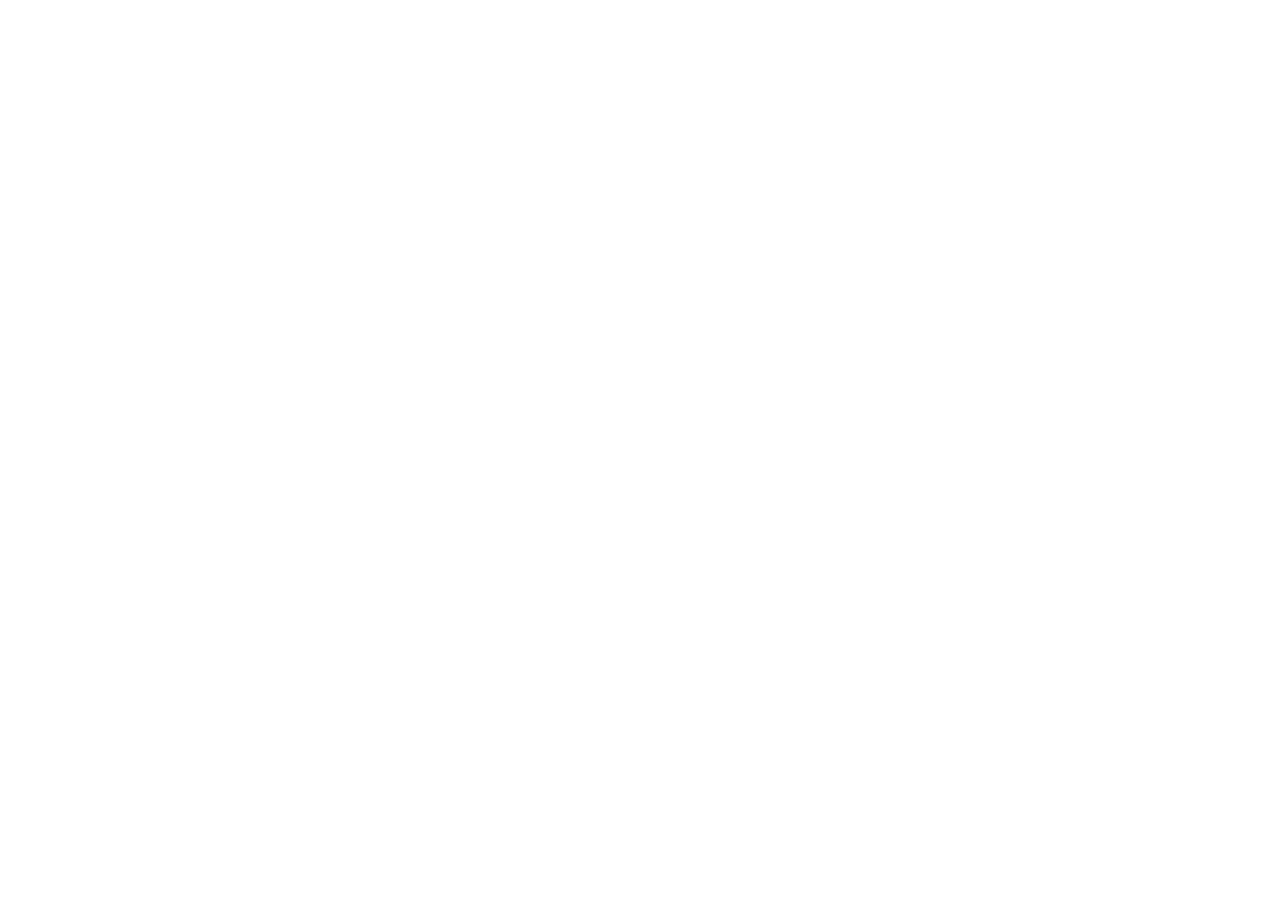
==== index.html @ 17f4b1c8 "estructura principal" ====
<!DOCTYPE html>
<html lang="es">
<head>
    <meta charset="UTF-8">
    <meta name="viewport" content="width=device-width, initial-scale=1.0">
    <title>Formulario de Registro</title>
    <link rel="stylesheet" href="style.css">
</head>
<body>
    
    <script src="script.js"></script>
</body>
</html>
---- style.css ----
*{
    box-sizing: border-box;
    padding: 0;
    margin: 0;
}
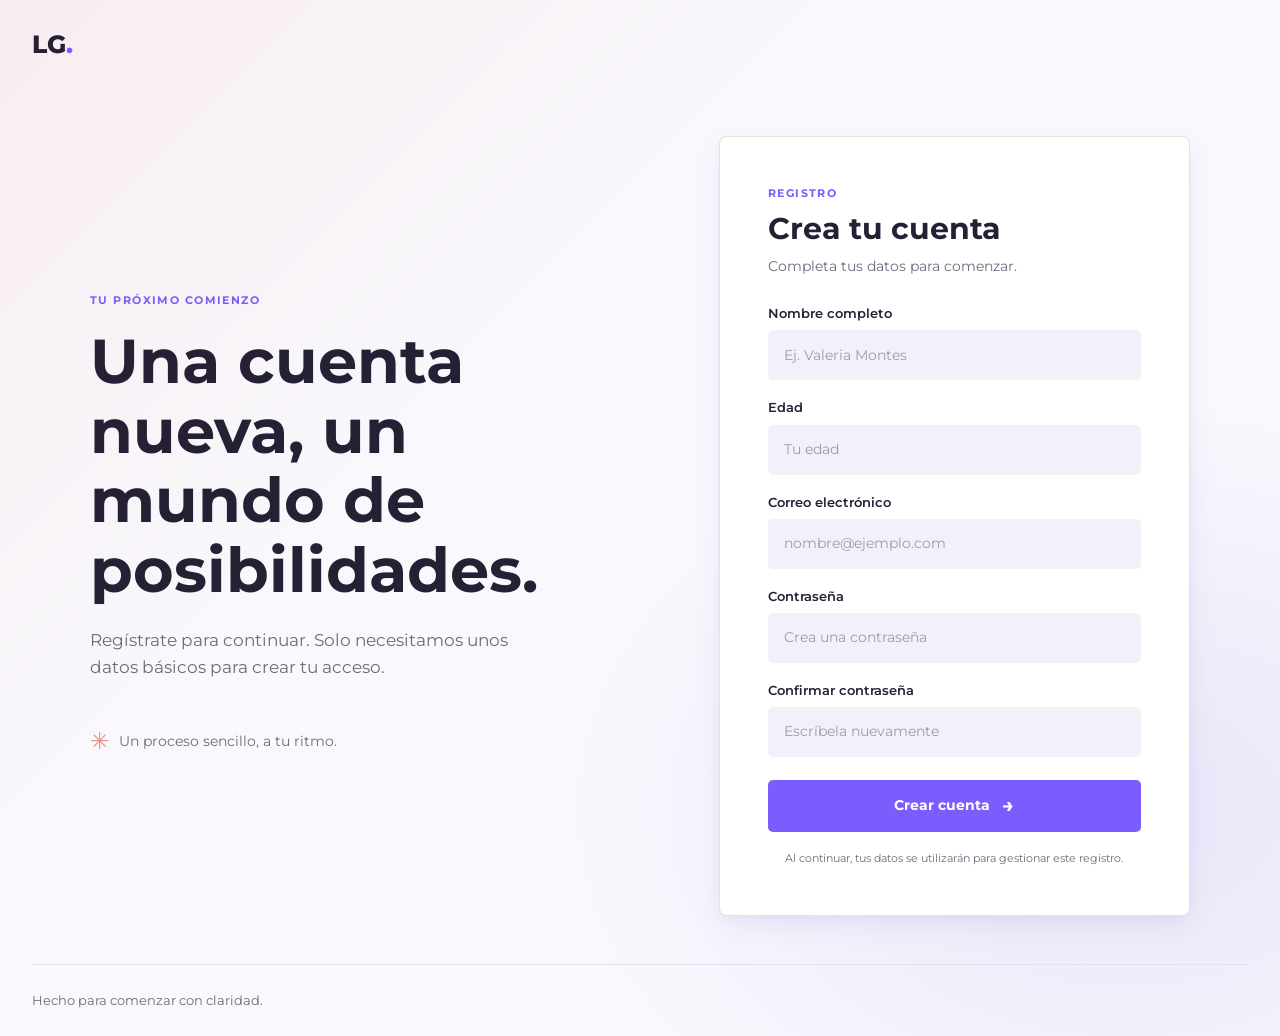
==== commit 2854f27f: "Add files via upload" ====
--- a/index.html
+++ b/index.html
@@ -1,13 +1,66 @@
-<!DOCTYPE html>
-<html lang="es">
-<head>
-    <meta charset="UTF-8">
-    <meta name="viewport" content="width=device-width, initial-scale=1.0">
-    <title>Formulario de Registro</title>
-    <link rel="stylesheet" href="style.css">
-</head>
-<body>
-    
-    <script src="script.js"></script>
-</body>
+<!DOCTYPE html>
+<html lang="es">
+<head>
+    <meta charset="UTF-8">
+    <meta name="viewport" content="width=device-width, initial-scale=1.0">
+    <meta name="description" content="Crea tu cuenta completando el formulario de registro.">
+    <title>Crear cuenta | LG</title>
+    <link rel="preconnect" href="https://fonts.googleapis.com">
+    <link rel="preconnect" href="https://fonts.gstatic.com" crossorigin>
+    <link href="https://fonts.googleapis.com/css2?family=Montserrat:wght@400;500;600;700&display=swap" rel="stylesheet">
+    <link rel="stylesheet" href="style.css">
+</head>
+<body id="pagina-registro">
+    <header id="cabecera">
+        <a id="marca" href="index.html" aria-label="LG, página de registro">LG<span>.</span></a>
+    </header>
+
+    <main id="contenido-principal">
+        <section id="introduccion" aria-labelledby="titulo-introduccion">
+            <p id="etiqueta-introduccion">TU PRÓXIMO COMIENZO</p>
+            <h1 id="titulo-introduccion">Una cuenta nueva, un mundo de posibilidades.</h1>
+            <p id="texto-introduccion">Regístrate para continuar. Solo necesitamos unos datos básicos para crear tu acceso.</p>
+            <p id="nota-introduccion"><span aria-hidden="true">✳</span> Un proceso sencillo, a tu ritmo.</p>
+        </section>
+
+        <section id="seccion-formulario" aria-labelledby="titulo-formulario">
+            <div id="encabezado-formulario">
+                <p id="sobrelinea-formulario">REGISTRO</p>
+                <h2 id="titulo-formulario">Crea tu cuenta</h2>
+                <p id="ayuda-formulario">Completa tus datos para comenzar.</p>
+            </div>
+
+            <form id="formulario-registro" onsubmit="registrarUsuario(event)">
+                <div class="campo-formulario">
+                    <label for="name">Nombre completo</label>
+                    <input type="text" id="name" name="name" placeholder="Ej. Valeria Montes" autocomplete="name" required>
+                </div>
+                <div class="campo-formulario">
+                    <label for="edad">Edad</label>
+                    <input type="number" id="edad" name="edad" placeholder="Tu edad" min="1" max="120" inputmode="numeric" required>
+                </div>
+                <div class="campo-formulario">
+                    <label for="email">Correo electrónico</label>
+                    <input type="email" id="email" name="email" placeholder="nombre@ejemplo.com" autocomplete="email" required>
+                </div>
+                <div class="campo-formulario">
+                    <label for="password">Contraseña</label>
+                    <input type="password" id="password" name="password" placeholder="Crea una contraseña" autocomplete="new-password" required>
+                </div>
+                <div class="campo-formulario">
+                    <label for="confirm-password">Confirmar contraseña</label>
+                    <input type="password" id="confirm-password" name="confirm-password" placeholder="Escríbela nuevamente" autocomplete="new-password" required>
+                </div>
+                <button id="boton-registro" type="submit" onclick="registrarUsuario(event)">Crear cuenta <span aria-hidden="true">→</span></button>
+            </form>
+            <p id="privacidad-formulario">Al continuar, tus datos se utilizarán para gestionar este registro.</p>
+        </section>
+    </main>
+
+    <footer id="pie-pagina">
+        <p>Hecho para comenzar con claridad.</p>
+    </footer>
+
+    <script src="script.js"></script>
+</body>
 </html>
--- a/style.css
+++ b/style.css
@@ -1,5 +1,380 @@
-*{
-    box-sizing: border-box;
-    padding: 0;
-    margin: 0;
+:root {
+    color-scheme: light;
+    --fondo: #f9f8fd;
+    --superficie: #ffffff;
+    --superficie-suave: #f3f0fa;
+    --texto: #252033;
+    --texto-secundario: #6e6a7c;
+    --primario: #7c5cfc;
+    --primario-oscuro: #6444dc;
+    --acento: #f08c7d;
+    --borde: #e5e0ef;
+    --sombra: 0 10px 30px -4px rgba(118, 92, 198, 0.12), 0 4px 12px -2px rgba(118, 92, 198, 0.05);
+    --fuente-titulos: "Montserrat", sans-serif;
+    --fuente-cuerpo: "Montserrat", sans-serif;
+}
+
+* {
+    box-sizing: border-box;
+}
+
+html {
+    min-width: 320px;
+    background: var(--fondo);
+}
+
+body {
+    min-height: 100vh;
+    margin: 0;
+    color: var(--texto);
+    background-color: var(--fondo);
+    background-image: linear-gradient(135deg, rgba(240, 140, 125, 0.10), transparent 38%),
+        radial-gradient(ellipse at 88% 78%, rgba(184, 167, 234, 0.24), transparent 36%);
+    font-family: var(--fuente-cuerpo);
+    font-size: 14px;
+    line-height: 1.55;
+}
+
+#cabecera,
+#pie-pagina {
+    display: flex;
+    align-items: center;
+    justify-content: space-between;
+    width: min(100% - 64px, 1240px);
+    margin-inline: auto;
+}
+
+#cabecera {
+    min-height: 88px;
+}
+
+#marca {
+    color: var(--texto);
+    font-family: var(--fuente-titulos);
+    font-size: 25px;
+    font-weight: 800;
+    text-decoration: none;
+}
+
+#marca span {
+    color: var(--primario);
+}
+
+#cabecera-mensaje,
+#pie-pagina p {
+    margin: 0;
+    color: var(--texto-secundario);
+    font-size: 13px;
+}
+
+#contenido-principal {
+    display: grid;
+    grid-template-columns: minmax(0, 0.95fr) minmax(390px, 0.85fr);
+    align-items: center;
+    gap: clamp(48px, 8vw, 120px);
+    width: min(100% - 64px, 1100px);
+    min-height: calc(100vh - 160px);
+    margin: 0 auto;
+    padding-block: 48px;
+}
+
+#introduccion {
+    max-width: 510px;
+    padding-block: 32px;
+    animation: aparecer 650ms ease-out both;
+}
+
+#etiqueta-introduccion,
+#sobrelinea-formulario,
+#etiqueta-exito {
+    margin: 0 0 18px;
+    color: var(--primario);
+    font-size: 11px;
+    font-weight: 700;
+    letter-spacing: 0.13em;
+}
+
+#titulo-introduccion,
+#titulo-formulario,
+#titulo-bienvenida {
+    margin: 0;
+    font-family: var(--fuente-titulos);
+    font-weight: 700;
+    letter-spacing: 0;
+}
+
+#titulo-introduccion {
+    max-width: 520px;
+    font-size: clamp(38px, 5vw, 62px);
+    line-height: 1.12;
+}
+
+#texto-introduccion {
+    max-width: 420px;
+    margin: 22px 0 0;
+    color: var(--texto-secundario);
+    font-size: 17px;
+}
+
+#nota-introduccion {
+    display: flex;
+    align-items: center;
+    gap: 10px;
+    margin: 44px 0 0;
+    color: var(--texto-secundario);
+    font-size: 14px;
+}
+
+#nota-introduccion span {
+    color: var(--acento);
+    font-size: 23px;
+}
+
+#seccion-formulario,
+#seccion-bienvenida {
+    background: var(--superficie);
+    border: 1px solid rgba(217, 222, 213, 0.8);
+    border-radius: 8px;
+    box-shadow: var(--sombra);
+}
+
+#seccion-formulario {
+    padding: clamp(28px, 4vw, 48px);
+    animation: aparecer 650ms 100ms ease-out both;
+}
+
+#sobrelinea-formulario {
+    margin-bottom: 8px;
+}
+
+#titulo-formulario {
+    font-size: 30px;
+    line-height: 1.25;
+}
+
+#ayuda-formulario {
+    margin: 8px 0 26px;
+    color: var(--texto-secundario);
+    font-size: 14px;
+}
+
+#formulario-registro {
+    display: grid;
+    gap: 17px;
+}
+
+.campo-formulario {
+    display: grid;
+    gap: 7px;
+}
+
+.campo-formulario label {
+    color: var(--texto);
+    font-size: 13px;
+    font-weight: 600;
+}
+
+.campo-formulario input {
+    width: 100%;
+    min-height: 50px;
+    padding: 0 15px;
+    border: 1px solid transparent;
+    border-radius: 5px;
+    outline: none;
+    background: var(--superficie-suave);
+    color: var(--texto);
+    font: inherit;
+    font-size: 14px;
+    transition: border-color 160ms ease, background-color 160ms ease, box-shadow 160ms ease;
+}
+
+.campo-formulario input::placeholder {
+    color: #9f9aa8;
+}
+
+.campo-formulario input:focus {
+    border-color: var(--primario);
+    background: var(--superficie);
+    box-shadow: 0 0 0 3px rgba(124, 92, 252, 0.18), 0 8px 20px -4px rgba(118, 92, 198, 0.08);
+}
+
+#boton-registro,
+#boton-cerrar-sesion {
+    display: flex;
+    align-items: center;
+    justify-content: center;
+    gap: 12px;
+    min-height: 52px;
+    border: 0;
+    border-radius: 5px;
+    background: var(--primario);
+    color: #fff;
+    font: inherit;
+    font-weight: 700;
+    cursor: pointer;
+    transition: background-color 160ms ease, transform 160ms ease;
+}
+
+#boton-registro {
+    margin-top: 6px;
+}
+
+#boton-registro:hover,
+#boton-cerrar-sesion:hover {
+    background: var(--primario-oscuro);
+}
+
+#boton-registro:active,
+#boton-cerrar-sesion:active {
+    transform: translateY(1px);
+}
+
+#boton-registro span,
+#boton-cerrar-sesion span {
+    font-size: 20px;
+}
+
+#privacidad-formulario {
+    margin: 18px 0 0;
+    color: var(--texto-secundario);
+    font-size: 11px;
+    text-align: center;
+}
+
+#pagina-bienvenida #contenido-principal {
+    display: flex;
+    justify-content: center;
+}
+
+#seccion-bienvenida {
+    display: flex;
+    flex-direction: column;
+    align-items: center;
+    width: min(100%, 680px);
+    padding: clamp(40px, 8vw, 88px) clamp(28px, 7vw, 76px);
+    text-align: center;
+    animation: aparecer 650ms ease-out both;
+}
+
+#emblema-exito {
+    display: grid;
+    width: 76px;
+    aspect-ratio: 1;
+    place-items: center;
+    margin-bottom: 30px;
+    border-radius: 50%;
+    background: #e8ddff;
+    color: var(--primario);
+    font-family: var(--fuente-titulos);
+    font-size: 38px;
+    font-weight: 700;
+}
+
+#etiqueta-exito {
+    margin-bottom: 10px;
+}
+
+#titulo-bienvenida {
+    font-size: clamp(34px, 5vw, 52px);
+    line-height: 1.15;
+}
+
+#texto-bienvenida {
+    max-width: 440px;
+    margin: 16px 0 30px;
+    color: var(--texto-secundario);
+}
+
+#boton-cerrar-sesion {
+    min-width: 190px;
+    padding-inline: 24px;
+}
+
+#pie-pagina {
+    min-height: 72px;
+    border-top: 1px solid var(--borde);
+}
+
+@keyframes aparecer {
+    from {
+        opacity: 0;
+        transform: translateY(12px);
+    }
+    to {
+        opacity: 1;
+        transform: translateY(0);
+    }
+}
+
+@media (max-width: 760px) {
+    #cabecera,
+    #pie-pagina {
+        width: calc(100% - 40px);
+    }
+
+    #cabecera {
+        min-height: 72px;
+    }
+
+    #cabecera-mensaje {
+        font-size: 12px;
+    }
+
+    #contenido-principal {
+        grid-template-columns: 1fr;
+        gap: 24px;
+        width: calc(100% - 40px);
+        min-height: auto;
+        padding-block: 26px 44px;
+    }
+
+    #introduccion {
+        padding-block: 12px;
+    }
+
+    #titulo-introduccion {
+        max-width: 600px;
+        font-size: clamp(36px, 9vw, 48px);
+    }
+
+    #texto-introduccion {
+        margin-top: 14px;
+        font-size: 15px;
+    }
+
+    #nota-introduccion {
+        margin-top: 18px;
+    }
+
+    #pie-pagina {
+        flex-wrap: wrap;
+        gap: 6px 20px;
+        padding-block: 18px;
+    }
+}
+
+@media (max-width: 420px) {
+    #seccion-formulario {
+        padding: 24px 20px;
+    }
+
+    #titulo-formulario {
+        font-size: 26px;
+    }
+
+    #cabecera-mensaje {
+        max-width: 130px;
+        text-align: right;
+    }
+}
+
+@media (prefers-reduced-motion: reduce) {
+    *,
+    *::before,
+    *::after {
+        scroll-behavior: auto !important;
+        animation-duration: 0.01ms !important;
+        animation-iteration-count: 1 !important;
+        transition-duration: 0.01ms !important;
+    }
 }
